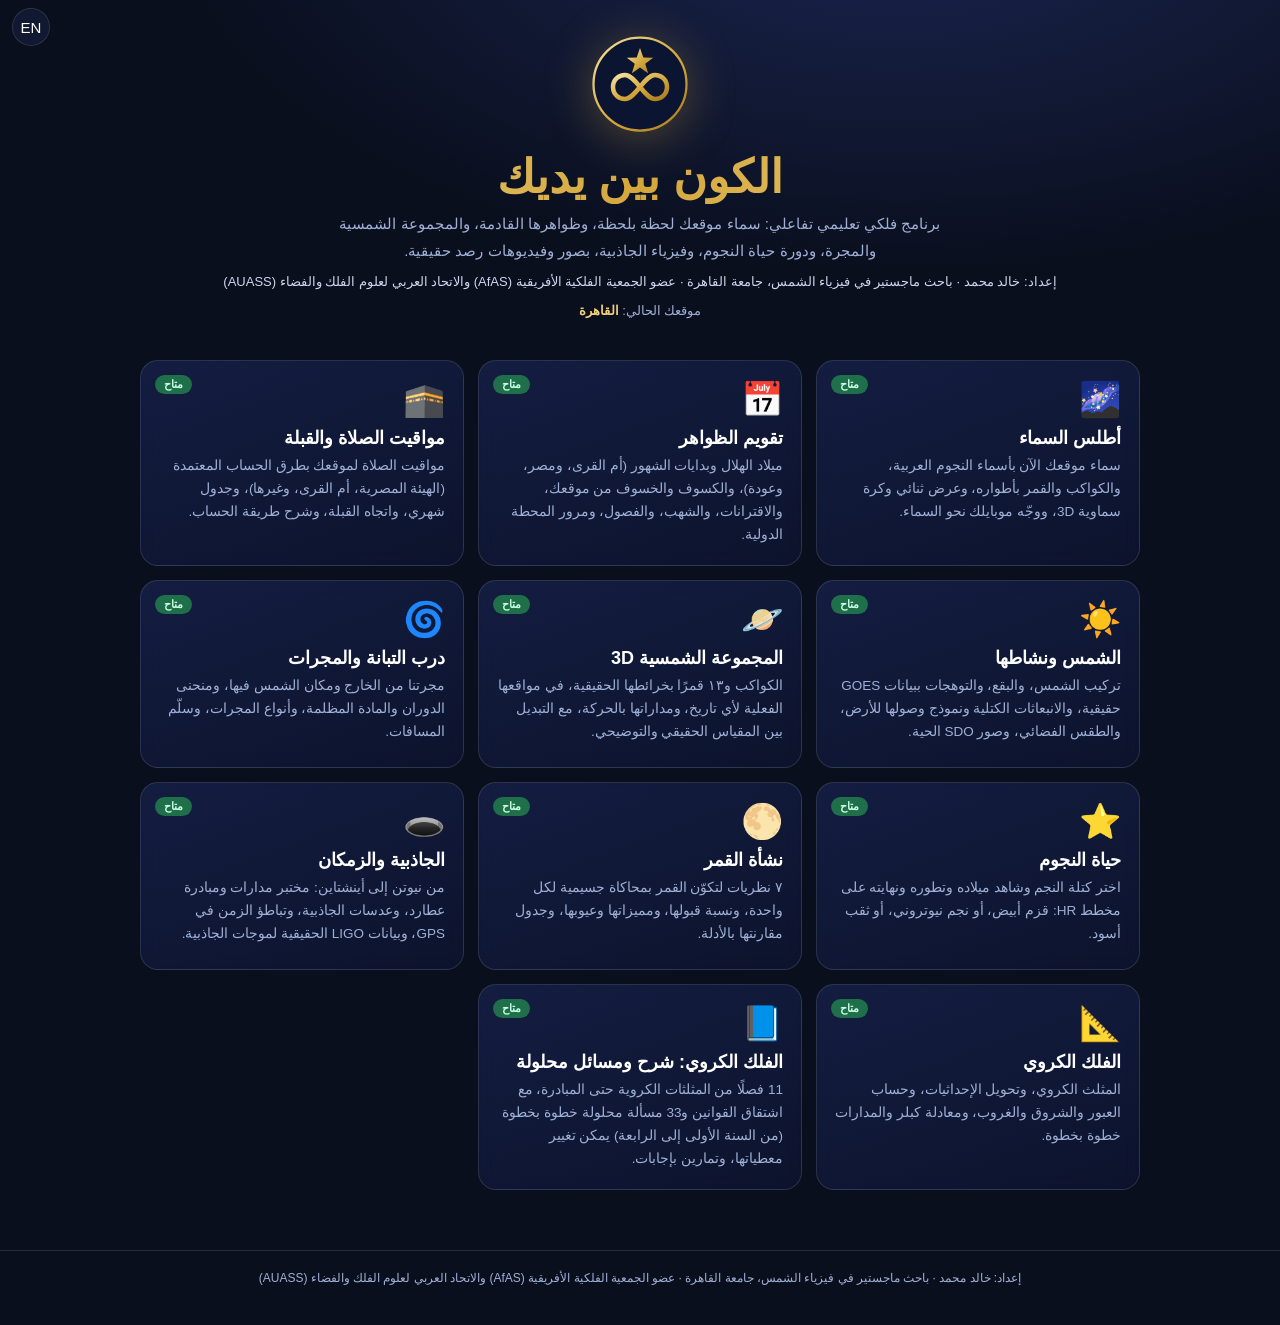
==== index.html @ fbcc68f6 "The Universe in Your Hands: full site Co-Authored-By: Claude Opus 5.5 <noreply@anthropic.com> Claude" ====
<!DOCTYPE html>
<html lang="ar" dir="rtl">
<head>
<meta charset="utf-8">
<meta name="viewport" content="width=device-width, initial-scale=1, viewport-fit=cover">
<meta name="theme-color" content="#0a0f1e">
<title>الكون بين يديك | The Universe in Your Hands — خالد محمد</title>
<link rel="stylesheet" href="css/app.css">
<link rel="stylesheet" href="css/page.css">
<style>
#bg{position:fixed;inset:0;z-index:-1}
.hero{text-align:center;padding:calc(36px + env(safe-area-inset-top)) 16px 10px}
.hero .lg{display:inline-block;filter:drop-shadow(0 6px 24px #d4a73c55)}
.hero h1{font-size:clamp(28px,6vw,46px);margin:14px 0 4px;background:linear-gradient(90deg,#f6e3a1,#d4a73c,#f6e3a1);-webkit-background-clip:text;background-clip:text;color:transparent}
.hero p{color:var(--muted);max-width:620px;margin:6px auto;line-height:1.8;font-size:15px}
.hero .who{font-size:13px;color:#cdd6ee;margin-top:10px}
.topbar{position:fixed;top:calc(8px + env(safe-area-inset-top));inset-inline-end:12px;z-index:3;display:flex;gap:8px}
.cards{display:grid;grid-template-columns:repeat(auto-fill,minmax(270px,1fr));gap:14px;margin-top:18px}
.cardx{position:relative;display:block;text-decoration:none;color:inherit;padding:18px;border-radius:18px;border:1px solid var(--line);background:linear-gradient(160deg,#16214acc,#0d1430cc);backdrop-filter:blur(8px);overflow:hidden;transition:transform .2s,border-color .2s;min-height:150px}
.cardx:hover{transform:translateY(-3px);border-color:#d4a73c88}
.cardx .em{font-size:34px}
.cardx h3{margin:8px 0 6px;font-size:18px;color:#fff}
.cardx p{margin:0;color:var(--muted);font-size:13.5px;line-height:1.7}
.cardx .st{position:absolute;top:14px;inset-inline-end:14px;font-size:11px;padding:3px 9px;border-radius:999px;background:#1f6f4a;color:#c9ffe3;font-weight:700}
.cardx .st.soon{background:#3b3a5a;color:#d8d4ff}
.cardx.dis{opacity:.75;cursor:default}
.locline{margin-top:14px;font-size:13px;color:var(--muted)}
.locline b{color:var(--gold-l)}
</style>
</head>
<body>
<canvas id="bg"></canvas>
<div class="topbar"><button class="ibtn" id="btnLang">EN</button></div>
<header class="hero">
  <span class="lg" id="logo"></span>
  <h1 data-i="title"></h1>
  <p data-i="lead"></p>
  <div class="who" data-i="who"></div>
  <div class="locline" id="locline"></div>
</header>
<main class="wrap"><div class="cards" id="cards"></div></main>
<footer class="pg-foot" id="foot"></footer>
<script src="js/common.js"></script>
<script>
(function(){
const $=id=>document.getElementById(id); let lang=KH.getLang();
const S={
 ar:{title:'الكون بين يديك',lead:'برنامج فلكي تعليمي تفاعلي: سماء موقعك لحظة بلحظة، وظواهرها القادمة، والمجموعة الشمسية والمجرة، ودورة حياة النجوم، وفيزياء الجاذبية، بصور وفيديوهات رصد حقيقية.',
  who:'إعداد: خالد محمد · باحث ماجستير في فيزياء الشمس، جامعة القاهرة · عضو الجمعية الفلكية الأفريقية (AfAS) والاتحاد العربي لعلوم الفلك والفضاء (AUASS)',
  loc:'موقعك الحالي', ready:'متاح', soon:'قيد الإعداد',
  cards:[['atlas.html','🌌','أطلس السماء','سماء موقعك الآن بأسماء النجوم العربية، والكواكب والقمر بأطواره، وعرض ثنائي وكرة سماوية 3D، ووجّه موبايلك نحو السماء.',1],
   ['events.html','📅','تقويم الظواهر','ميلاد الهلال وبدايات الشهور (أم القرى، ومصر، وعودة)، والكسوف والخسوف من موقعك، والاقترانات، والشهب، والفصول، ومرور المحطة الدولية.',1],
   ['prayer.html','🕋','مواقيت الصلاة والقبلة','مواقيت الصلاة لموقعك بطرق الحساب المعتمدة (الهيئة المصرية، أم القرى، وغيرها)، وجدول شهري، واتجاه القبلة، وشرح طريقة الحساب.',1],
   ['sun.html','☀️','الشمس ونشاطها','تركيب الشمس، والبقع، والتوهجات ببيانات GOES حقيقية، والانبعاثات الكتلية ونموذج وصولها للأرض، والطقس الفضائي، وصور SDO الحية.',1],
   ['solar-system.html','🪐','المجموعة الشمسية 3D','الكواكب و١٣ قمرًا بخرائطها الحقيقية، في مواقعها الفعلية لأي تاريخ، ومداراتها بالحركة، مع التبديل بين المقياس الحقيقي والتوضيحي.',1],
   ['galaxy.html','🌀','درب التبانة والمجرات','مجرتنا من الخارج ومكان الشمس فيها، ومنحنى الدوران والمادة المظلمة، وأنواع المجرات، وسلّم المسافات.',1],
   ['stars.html','⭐','حياة النجوم','اختر كتلة النجم وشاهد ميلاده وتطوره ونهايته على مخطط HR: قزم أبيض، أو نجم نيوتروني، أو ثقب أسود.',1],
   ['moon.html','🌕','نشأة القمر','٧ نظريات لتكوّن القمر بمحاكاة جسيمية لكل واحدة، ونسبة قبولها، ومميزاتها وعيوبها، وجدول مقارنتها بالأدلة.',1],
   ['gravity.html','🕳️','الجاذبية والزمكان','من نيوتن إلى أينشتاين: مختبر مدارات ومبادرة عطارد، وعدسات الجاذبية، وتباطؤ الزمن في GPS، وبيانات LIGO الحقيقية لموجات الجاذبية.',1],
   ['spherical.html','📐','الفلك الكروي','المثلث الكروي، وتحويل الإحداثيات، وحساب العبور والشروق والغروب، ومعادلة كبلر والمدارات خطوة بخطوة.',1],
   ['spherical-course.html','📘','الفلك الكروي: شرح ومسائل محلولة','11 فصلًا من المثلثات الكروية حتى المبادرة، مع اشتقاق القوانين و33 مسألة محلولة خطوة بخطوة (من السنة الأولى إلى الرابعة) يمكن تغيير معطياتها، وتمارين بإجابات.',1]]},
 en:{title:'The Universe in Your Hands',lead:'An interactive astronomy program: your sky moment by moment, upcoming events, the Solar System and the Galaxy, the lives of stars and the physics of gravity, with real observational images and videos.',
  who:'By Khaled Mohamed · MSc researcher in solar physics, Cairo University · Member of the African Astronomical Society (AfAS) and the Arab Union for Astronomy and Space Sciences (AUASS)',
  loc:'Your location', ready:'Ready', soon:'In progress',
  cards:[['atlas.html','🌌','Sky Atlas','Your sky right now with Arabic star names, planets and Moon phases, 2D and a 3D celestial sphere, and point-your-phone mode.',1],
   ['events.html','📅','Sky Events','New crescent and Hijri month starts (Umm al-Qura, Egypt, Odeh), eclipses from your location, conjunctions, meteor showers, seasons and ISS passes.',1],
   ['prayer.html','🕋','Prayer times & Qibla','Prayer times for your location by the main methods (Egyptian Survey, Umm al-Qura and more), a monthly table, the Qibla direction, and how it is computed.',1],
   ['sun.html','☀️','The Sun & its activity','Solar structure, sunspots, flares with real GOES data, CMEs and their arrival model, space weather and live SDO images.',1],
   ['solar-system.html','🪐','Solar System 3D','Planets and 13 moons with real surface maps, at their true positions for any date, animated orbits, true or illustrative scale.',1],
   ['galaxy.html','🌀','Milky Way & galaxies','Our galaxy from outside and the Sun\'s place in it, the rotation curve and dark matter, galaxy types, and the distance ladder.',1],
   ['stars.html','⭐','Lives of stars','Pick a stellar mass and watch birth, evolution and death on the HR diagram: white dwarf, neutron star or black hole.',1],
   ['moon.html','🌕','Origin of the Moon','Seven Moon-origin theories, each with a particle simulation, acceptance level, strengths, weaknesses and an evidence table.',1],
   ['gravity.html','🕳️','Gravity & spacetime','From Newton to Einstein: an orbit lab with Mercury’s precession, gravitational lensing, GPS time dilation and real LIGO gravitational-wave data.',1],
   ['spherical.html','📐','Spherical astronomy','Spherical triangles, coordinate transforms, computing transit, rise and set, Kepler\'s equation and orbits step by step.',1],
   ['spherical-course.html','📘','Spherical astronomy: theory & solved problems','11 chapters from spherical trigonometry to precession, with derivations and 33 problems solved step by step (1st to 4th year) whose data you can change, plus exercises with answers.',1]]}};
function render(){
 const s=S[lang]; document.documentElement.lang=lang; document.documentElement.dir=lang==='ar'?'rtl':'ltr'; document.body.lang=lang;
 document.querySelectorAll('[data-i]').forEach(e=>e.textContent=s[e.dataset.i]);
 $('btnLang').textContent=lang==='ar'?'EN':'ع'; $('logo').innerHTML=KH.logoSVG(96);
 const l=KH.getLoc(); $('locline').innerHTML=`${s.loc}: <b>${(KH.CITIES.find(c=>c.id===l.id)||{})[lang]||(l.lat.toFixed(2)+', '+l.lon.toFixed(2))}</b>`;
 $('cards').innerHTML=s.cards.map(c=>`<a class="cardx${c[4]?'':' dis'}" ${c[4]?`href="${c[0]}"`:''}><span class="st${c[4]?'':' soon'}">${c[4]?s.ready:s.soon}</span><div class="em">${c[1]}</div><h3>${c[2]}</h3><p>${c[3]}</p></a>`).join('');
 $('foot').innerHTML=s.who; document.title=s.title+' — '+(lang==='ar'?'خالد محمد':'Khaled Mohamed');
}
$('btnLang').onclick=()=>{lang=lang==='ar'?'en':'ar';KH.setLang(lang);render();};
render();
// starfield
const c=$('bg'),g=c.getContext('2d');let W,H,st=[];
function rs(){W=c.width=innerWidth;H=c.height=innerHeight;st=Array.from({length:Math.round(W*H/2500)},()=>({x:Math.random()*W,y:Math.random()*H,r:Math.random()*1.3+.2,p:Math.random()*6}));}
addEventListener('resize',rs);rs();
(function f(t){g.fillStyle='#0a0f1e';g.fillRect(0,0,W,H);const gr=g.createRadialGradient(W*.7,-H*.1,0,W*.7,-H*.1,H*1.1);gr.addColorStop(0,'#1d2a5a');gr.addColorStop(1,'#0a0f1e00');g.fillStyle=gr;g.fillRect(0,0,W,H);
 for(const s of st){const a=.45+.55*Math.sin(t/900+s.p);g.fillStyle=`rgba(230,236,255,${a})`;g.beginPath();g.arc(s.x,s.y,s.r,0,7);g.fill();}requestAnimationFrame(f);})(0);
})();
</script>
</body>
</html>
---- css/app.css ----
:root{--bg:#0a0f1e;--glass:#121b38cc;--glass2:#1b2750;--line:#ffffff1f;--gold:#d4a73c;--gold-l:#f1d27a;--muted:#9fb0d6;--txt:#e8edf9;--accent:#6fa8ff}
*{-webkit-tap-highlight-color:transparent}
body{font-family:"Noto Naskh Arabic","Noto Sans Arabic","Segoe UI",Tahoma,"Geeza Pro",Arial,sans-serif;color:var(--txt);background:var(--bg)}
[lang=en] body,body[lang=en]{font-family:"Segoe UI",Inter,Roboto,Arial,sans-serif}
.panel{background:var(--glass);backdrop-filter:blur(14px);-webkit-backdrop-filter:blur(14px);border:1px solid var(--line);border-radius:16px;padding:14px 16px;box-shadow:0 10px 40px #0008;position:relative}
.chip{flex:0 0 auto;padding:8px 13px;border-radius:999px;border:1px solid var(--line);background:var(--glass);color:var(--txt);font:inherit;font-size:13px;cursor:pointer;white-space:nowrap;backdrop-filter:blur(10px)}
.chip.on{background:var(--gold);color:#0a0f1e;border-color:var(--gold);font-weight:600}
.btn{padding:10px 14px;border-radius:12px;border:1px solid var(--gold);background:var(--gold);color:#0a0f1e;font:inherit;font-weight:600;font-size:14px;cursor:pointer}
.btn.ghost{background:transparent;color:var(--gold-l)}
.btn.sm{padding:6px 10px;font-size:12.5px;border-radius:9px}
select.inp option{background:#0e1630}
---- css/page.css ----
html,body{margin:0;background:radial-gradient(1200px 600px at 70% -10%,#1a2550 0,#0a0f1e 60%) fixed,#0a0f1e;min-height:100%}
.pg-top{position:sticky;top:0;z-index:5;display:flex;align-items:center;gap:10px;padding:calc(8px + env(safe-area-inset-top)) 14px 8px;background:#0a0f1ef0;backdrop-filter:blur(10px);border-bottom:1px solid var(--line)}
.brand{display:flex;align-items:center;gap:9px;flex:1;min-width:0;text-decoration:none;color:inherit}
.brand h1{font-size:17px;margin:0;color:var(--gold-l)}
.brand .sub{font-size:12px;color:var(--muted)}
.ibtn{width:38px;height:38px;border-radius:50%;border:1px solid var(--line);background:var(--glass);color:#fff;font-size:15px;display:grid;place-items:center;cursor:pointer;padding:0;font-family:inherit}
.wrap{max-width:1000px;margin:0 auto;padding:14px 12px 60px}
.loc-bar{display:flex;gap:8px;flex-wrap:wrap;align-items:center;margin-bottom:14px}
.loc-bar .inp{flex:1;min-width:140px}
.inp{box-sizing:border-box;padding:9px 10px;border-radius:10px;border:1px solid var(--line);background:#0e1630;color:#fff;font:inherit;font-size:14px}
h2.sec{color:var(--gold-l);font-size:19px;margin:26px 2px 6px;display:flex;align-items:center;gap:8px}
p.lead{color:var(--muted);font-size:13.5px;margin:0 2px 10px;line-height:1.7}
.grid2{display:grid;grid-template-columns:1fr 1fr;gap:12px}
@media(max-width:700px){.grid2{grid-template-columns:1fr}}
.card h3{margin:0 0 8px;font-size:16px;color:#fff;display:flex;align-items:center;gap:8px}
.kv{display:grid;grid-template-columns:auto 1fr;gap:5px 14px;font-size:13.5px}
.kv b{color:var(--muted);font-weight:500}
.kv span{font-variant-numeric:tabular-nums}
.chips-row{display:flex;gap:7px;flex-wrap:wrap;margin:8px 0 12px}
.month-h{color:var(--muted);font-size:13px;margin:18px 4px 6px;border-bottom:1px solid var(--line);padding-bottom:4px}
.ev{display:flex;gap:12px;align-items:flex-start;padding:12px 14px;margin-bottom:8px;cursor:pointer;transition:transform .15s}
.ev:hover{transform:translateY(-1px);border-color:#ffffff38}
.ev .ic{font-size:24px;width:34px;text-align:center;flex:0 0 auto;line-height:1.2}
.ev .bd{flex:1;min-width:0}
.ev .tt{font-weight:700;font-size:15px}
.ev .dt{color:var(--muted);font-size:12.5px;margin-top:2px}
.ev .ds{font-size:13px;margin-top:5px;color:#d5ddf1;line-height:1.6}
.badge{display:inline-block;font-size:11px;padding:2px 8px;border-radius:999px;margin-inline-start:6px;vertical-align:middle;font-weight:600}
.b-yes{background:#1f6f4a;color:#c9ffe3}.b-part{background:#6b5a1d;color:#fff1c2}.b-no{background:#3a2430;color:#ffc9d6}.b-star{background:var(--gold);color:#111}
.tbl-wrap{overflow-x:auto;padding:6px}
table.t{border-collapse:collapse;width:100%;font-size:13px;min-width:640px}
table.t th,table.t td{padding:8px 7px;border-bottom:1px solid #ffffff12;text-align:start;white-space:nowrap}
table.t th{color:var(--muted);font-weight:600;font-size:12px}
table.t tr.clk{cursor:pointer}table.t tr.clk:hover{background:#ffffff08}
.z{display:inline-block;width:22px;height:22px;border-radius:6px;text-align:center;line-height:22px;font-weight:700;font-size:12px}
.zA{background:#2ea36b;color:#fff}.zB{background:#9cc63b;color:#111}.zC{background:#e0a33a;color:#111}.zD{background:#7b2f3f;color:#fff}
.modal{position:fixed;inset:0;z-index:20;background:#0009;display:flex;align-items:flex-end;justify-content:center;padding:10px}
.modal[hidden]{display:none}
.modal-box{width:min(720px,100%);max-height:88vh;overflow:auto;padding:18px}
.modal-box h3{margin:0 0 4px;color:var(--gold-l);font-size:19px}
.modal-box .x{position:sticky;top:0;float:inline-end}
.spin{color:var(--muted);font-size:13px;padding:14px}
.pg-foot{text-align:center;color:var(--muted);font-size:12px;padding:20px 10px 40px;border-top:1px solid var(--line)}
.pg-foot a{color:var(--gold-l)}
svg text{font-family:inherit}
.legend-z{display:flex;gap:12px;flex-wrap:wrap;font-size:12px;color:var(--muted);margin-top:8px}
.note2{font-size:12px;color:var(--muted);line-height:1.7;margin-top:10px}
a.lnk{color:var(--gold-l)}
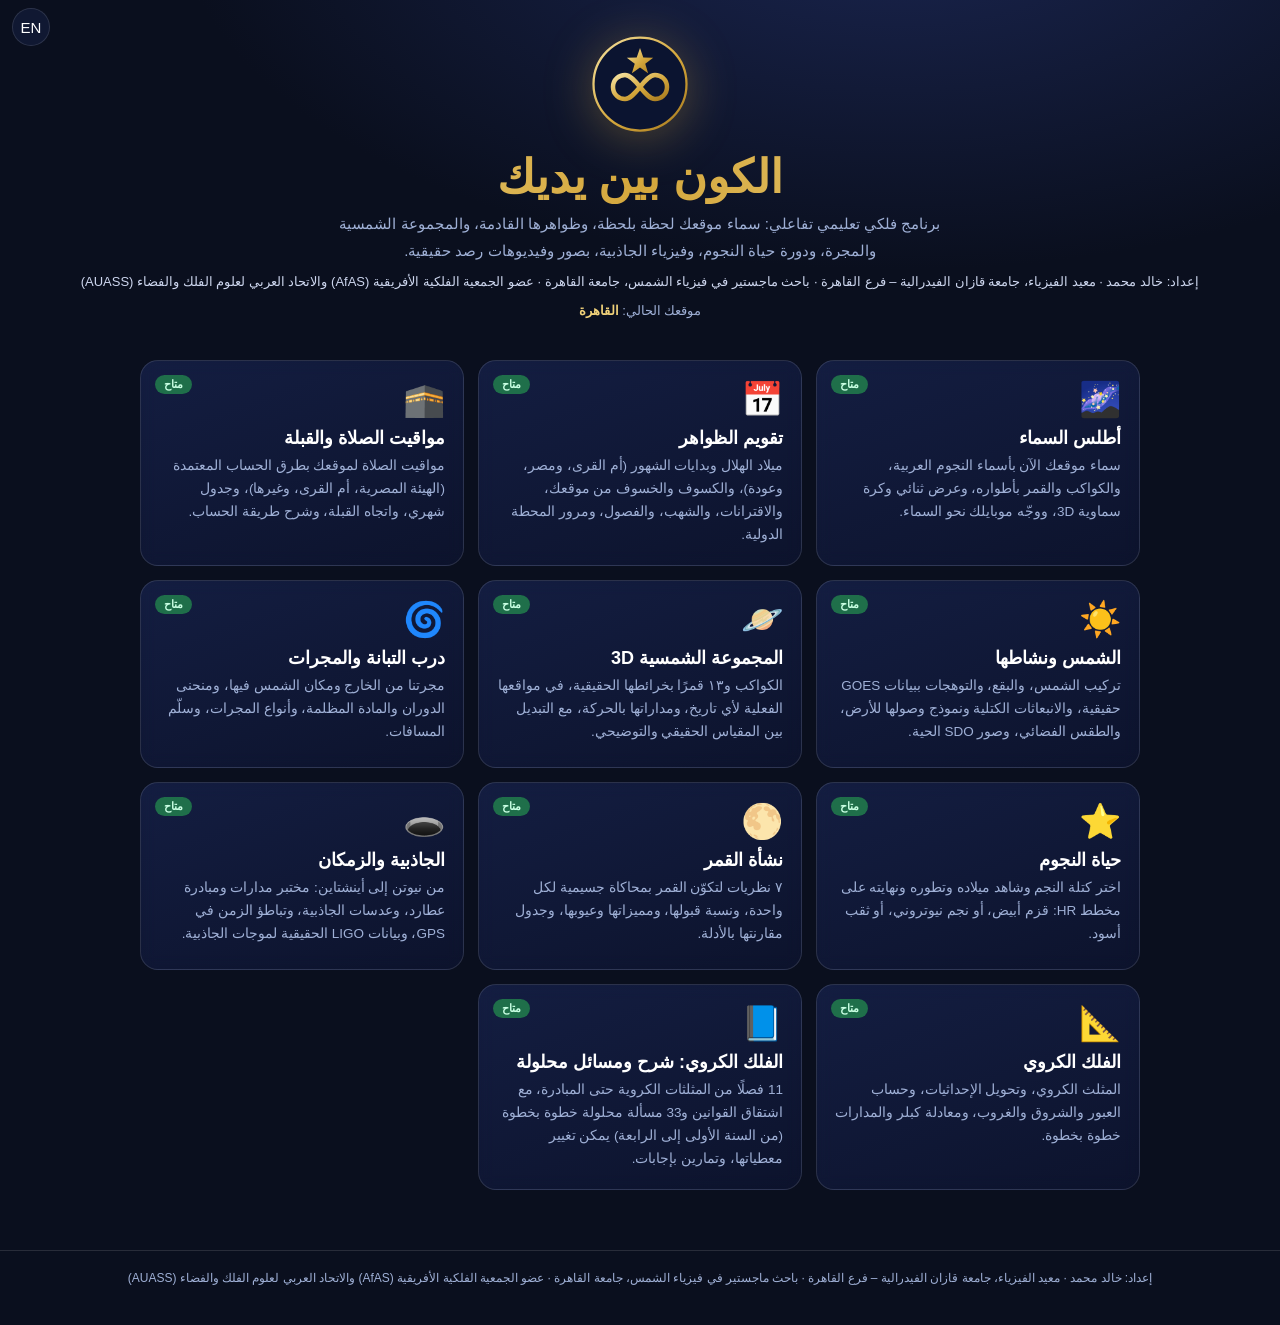
==== commit a222f26e: "Gyro: quaternion sensor + landscape fix; add KFU Physics TA to credits; QR image Co-Authored-By: Cla" ====
--- a/index.html
+++ b/index.html
@@ -46,7 +46,7 @@
 const $=id=>document.getElementById(id); let lang=KH.getLang();
 const S={
  ar:{title:'الكون بين يديك',lead:'برنامج فلكي تعليمي تفاعلي: سماء موقعك لحظة بلحظة، وظواهرها القادمة، والمجموعة الشمسية والمجرة، ودورة حياة النجوم، وفيزياء الجاذبية، بصور وفيديوهات رصد حقيقية.',
-  who:'إعداد: خالد محمد · باحث ماجستير في فيزياء الشمس، جامعة القاهرة · عضو الجمعية الفلكية الأفريقية (AfAS) والاتحاد العربي لعلوم الفلك والفضاء (AUASS)',
+  who:'إعداد: خالد محمد · معيد الفيزياء، جامعة قازان الفيدرالية – فرع القاهرة · باحث ماجستير في فيزياء الشمس، جامعة القاهرة · عضو الجمعية الفلكية الأفريقية (AfAS) والاتحاد العربي لعلوم الفلك والفضاء (AUASS)',
   loc:'موقعك الحالي', ready:'متاح', soon:'قيد الإعداد',
   cards:[['atlas.html','🌌','أطلس السماء','سماء موقعك الآن بأسماء النجوم العربية، والكواكب والقمر بأطواره، وعرض ثنائي وكرة سماوية 3D، ووجّه موبايلك نحو السماء.',1],
    ['events.html','📅','تقويم الظواهر','ميلاد الهلال وبدايات الشهور (أم القرى، ومصر، وعودة)، والكسوف والخسوف من موقعك، والاقترانات، والشهب، والفصول، ومرور المحطة الدولية.',1],
@@ -60,7 +60,7 @@
    ['spherical.html','📐','الفلك الكروي','المثلث الكروي، وتحويل الإحداثيات، وحساب العبور والشروق والغروب، ومعادلة كبلر والمدارات خطوة بخطوة.',1],
    ['spherical-course.html','📘','الفلك الكروي: شرح ومسائل محلولة','11 فصلًا من المثلثات الكروية حتى المبادرة، مع اشتقاق القوانين و33 مسألة محلولة خطوة بخطوة (من السنة الأولى إلى الرابعة) يمكن تغيير معطياتها، وتمارين بإجابات.',1]]},
  en:{title:'The Universe in Your Hands',lead:'An interactive astronomy program: your sky moment by moment, upcoming events, the Solar System and the Galaxy, the lives of stars and the physics of gravity, with real observational images and videos.',
-  who:'By Khaled Mohamed · MSc researcher in solar physics, Cairo University · Member of the African Astronomical Society (AfAS) and the Arab Union for Astronomy and Space Sciences (AUASS)',
+  who:'By Khaled Mohamed · Physics TA, Kazan Federal University – Cairo Branch · MSc researcher in solar physics, Cairo University · Member of the African Astronomical Society (AfAS) and the Arab Union for Astronomy and Space Sciences (AUASS)',
   loc:'Your location', ready:'Ready', soon:'In progress',
   cards:[['atlas.html','🌌','Sky Atlas','Your sky right now with Arabic star names, planets and Moon phases, 2D and a 3D celestial sphere, and point-your-phone mode.',1],
    ['events.html','📅','Sky Events','New crescent and Hijri month starts (Umm al-Qura, Egypt, Odeh), eclipses from your location, conjunctions, meteor showers, seasons and ISS passes.',1],
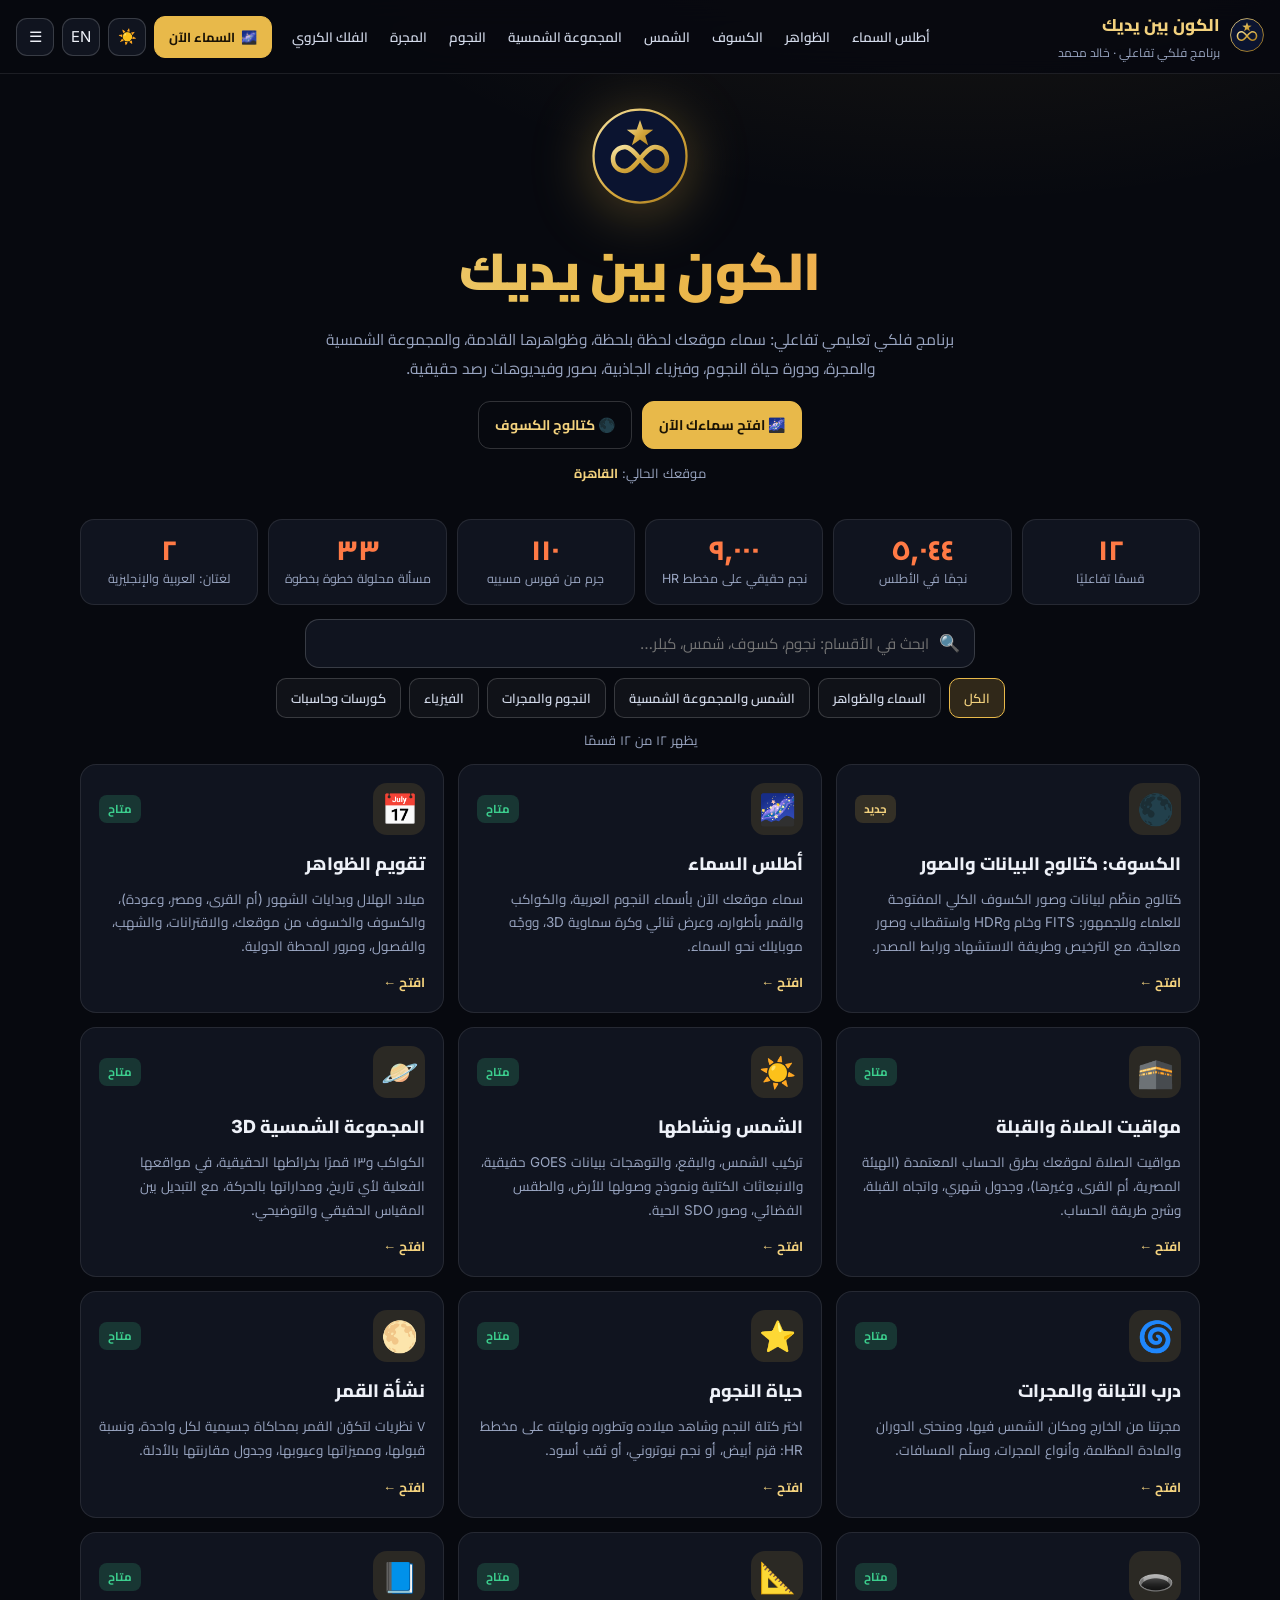
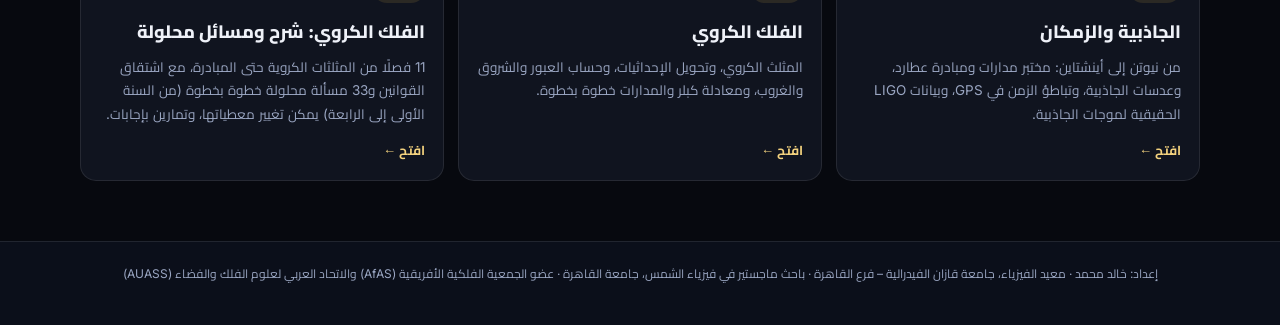
==== commit b5fbb3de: "Redesign: night+gold design system, Cairo+Inter fonts, shared nav header, light/dark theme, new home" ====
--- a/index.html
+++ b/index.html
@@ -2,43 +2,54 @@
 <html lang="ar" dir="rtl">
 <head>
 <meta charset="utf-8">
+<script>try{document.documentElement.dataset.theme=JSON.parse(localStorage.getItem("khSky.theme"))||"dark"}catch(e){document.documentElement.dataset.theme="dark"}</script>
 <meta name="viewport" content="width=device-width, initial-scale=1, viewport-fit=cover">
-<meta name="theme-color" content="#0a0f1e">
+<meta name="theme-color" content="#07090f">
 <title>الكون بين يديك | The Universe in Your Hands — خالد محمد</title>
 <link rel="stylesheet" href="css/app.css">
 <link rel="stylesheet" href="css/page.css">
 <style>
 #bg{position:fixed;inset:0;z-index:-1}
-.hero{text-align:center;padding:calc(36px + env(safe-area-inset-top)) 16px 10px}
-.hero .lg{display:inline-block;filter:drop-shadow(0 6px 24px #d4a73c55)}
-.hero h1{font-size:clamp(28px,6vw,46px);margin:14px 0 4px;background:linear-gradient(90deg,#f6e3a1,#d4a73c,#f6e3a1);-webkit-background-clip:text;background-clip:text;color:transparent}
-.hero p{color:var(--muted);max-width:620px;margin:6px auto;line-height:1.8;font-size:15px}
-.hero .who{font-size:13px;color:#cdd6ee;margin-top:10px}
-.topbar{position:fixed;top:calc(8px + env(safe-area-inset-top));inset-inline-end:12px;z-index:3;display:flex;gap:8px}
-.cards{display:grid;grid-template-columns:repeat(auto-fill,minmax(270px,1fr));gap:14px;margin-top:18px}
-.cardx{position:relative;display:block;text-decoration:none;color:inherit;padding:18px;border-radius:18px;border:1px solid var(--line);background:linear-gradient(160deg,#16214acc,#0d1430cc);backdrop-filter:blur(8px);overflow:hidden;transition:transform .2s,border-color .2s;min-height:150px}
-.cardx:hover{transform:translateY(-3px);border-color:#d4a73c88}
-.cardx .em{font-size:34px}
-.cardx h3{margin:8px 0 6px;font-size:18px;color:#fff}
-.cardx p{margin:0;color:var(--muted);font-size:13.5px;line-height:1.7}
-.cardx .st{position:absolute;top:14px;inset-inline-end:14px;font-size:11px;padding:3px 9px;border-radius:999px;background:#1f6f4a;color:#c9ffe3;font-weight:700}
-.cardx .st.soon{background:#3b3a5a;color:#d8d4ff}
-.cardx.dis{opacity:.75;cursor:default}
-.locline{margin-top:14px;font-size:13px;color:var(--muted)}
+[data-theme=light] #bg{display:none}
+.hero{text-align:center;padding:34px 16px 6px}
+.hero .lg{display:inline-block;filter:drop-shadow(0 8px 30px #e8b94a55)}
+.hero h1{font-size:clamp(30px,6vw,52px);font-weight:900;margin:14px 0 6px;background:linear-gradient(90deg,#f6e3a1,#e8b94a 50%,#ff9a5a);-webkit-background-clip:text;background-clip:text;color:transparent;letter-spacing:-.5px}
+[data-theme=light] .hero h1{background:linear-gradient(90deg,#8a5d06,#b07d14 50%,#d4541e);-webkit-background-clip:text;background-clip:text}
+.hero p{color:var(--muted);max-width:680px;margin:6px auto;line-height:1.85;font-size:15.5px}
+.hero .acts{display:flex;gap:10px;justify-content:center;flex-wrap:wrap;margin:18px 0 4px}
+.locline{margin-top:12px;font-size:13px;color:var(--muted)}
 .locline b{color:var(--gold-l)}
+.cards{display:grid;grid-template-columns:repeat(auto-fill,minmax(290px,1fr));gap:14px;margin-top:8px}
+.cardx{position:relative;display:flex;flex-direction:column;gap:6px;text-decoration:none;color:inherit;padding:18px;border-radius:var(--radius);border:1px solid var(--line);background:var(--card);transition:transform .18s,border-color .18s,box-shadow .18s;min-height:160px}
+.cardx:hover{transform:translateY(-3px);border-color:color-mix(in srgb,var(--gold) 55%,transparent);box-shadow:var(--shadow)}
+.cardx .top{display:flex;align-items:center;justify-content:space-between}
+.cardx .em{font-size:30px;width:52px;height:52px;display:grid;place-items:center;border-radius:14px;background:color-mix(in srgb,var(--gold) 12%,transparent)}
+.cardx h3{margin:6px 0 2px;font-size:18px;font-weight:800;color:var(--txt)}
+.cardx p{margin:0;color:var(--muted);font-size:13.5px;line-height:1.75;flex:1}
+.cardx .go{color:var(--gold-l);font-weight:700;font-size:13px;margin-top:6px}
+.empty{text-align:center;color:var(--muted);padding:30px}
 </style>
 </head>
 <body>
 <canvas id="bg"></canvas>
-<div class="topbar"><button class="ibtn" id="btnLang">EN</button></div>
-<header class="hero">
+<header class="pg-top">
+  <a class="brand" href="index.html"><span id="logoS"></span><div><h1 data-i="title"></h1><div class="sub" data-i="by"></div></div></a>
+  <button class="ibtn" id="btnLang">EN</button>
+</header>
+<section class="hero">
   <span class="lg" id="logo"></span>
   <h1 data-i="title"></h1>
   <p data-i="lead"></p>
-  <div class="who" data-i="who"></div>
+  <div class="acts"><a class="btn" href="atlas.html" data-i="cta1"></a><a class="btn ghost" href="eclipses.html" data-i="cta2"></a></div>
   <div class="locline" id="locline"></div>
-</header>
-<main class="wrap"><div class="cards" id="cards"></div></main>
+</section>
+<main class="wrap">
+  <div class="stats" id="stats"></div>
+  <div class="search"><span class="ic">🔍</span><input id="q" type="search" autocomplete="off"></div>
+  <div class="filters" id="flt"></div>
+  <div class="count" id="cnt"></div>
+  <div class="cards" id="cards"></div>
+</main>
 <footer class="pg-foot" id="foot"></footer>
 <script src="js/common.js"></script>
 <script>
@@ -47,8 +58,8 @@
 const S={
  ar:{title:'الكون بين يديك',lead:'برنامج فلكي تعليمي تفاعلي: سماء موقعك لحظة بلحظة، وظواهرها القادمة، والمجموعة الشمسية والمجرة، ودورة حياة النجوم، وفيزياء الجاذبية، بصور وفيديوهات رصد حقيقية.',
   who:'إعداد: خالد محمد · معيد الفيزياء، جامعة قازان الفيدرالية – فرع القاهرة · باحث ماجستير في فيزياء الشمس، جامعة القاهرة · عضو الجمعية الفلكية الأفريقية (AfAS) والاتحاد العربي لعلوم الفلك والفضاء (AUASS)',
-  loc:'موقعك الحالي', ready:'متاح', soon:'قيد الإعداد',
-  cards:[['atlas.html','🌌','أطلس السماء','سماء موقعك الآن بأسماء النجوم العربية، والكواكب والقمر بأطواره، وعرض ثنائي وكرة سماوية 3D، ووجّه موبايلك نحو السماء.',1],
+  loc:'موقعك الحالي', ready:'متاح', soon:'قيد الإعداد', newb:'جديد', by:'برنامج فلكي تفاعلي · خالد محمد', cta1:'🌌 افتح سماءك الآن', cta2:'🌑 كتالوج الكسوف', ph:'ابحث في الأقسام: نجوم، كسوف، شمس، كبلر…', all:'الكل', cats:{sky:'السماء والظواهر',sol:'الشمس والمجموعة الشمسية',str:'النجوم والمجرات',phy:'الفيزياء',crs:'كورسات وحاسبات'}, show:(a,b)=>`يظهر ${a} من ${b} قسمًا`, none:'لا توجد أقسام مطابقة', go:'افتح ←', stats:[['12','قسمًا تفاعليًا'],['5044','نجمًا في الأطلس'],['9000','نجم حقيقي على مخطط HR'],['110','جرم من فهرس مسييه'],['33','مسألة محلولة خطوة بخطوة'],['2','لغتان: العربية والإنجليزية']],
+  cards:[['eclipses.html','🌑','الكسوف: كتالوج البيانات والصور','كتالوج منظّم لبيانات وصور الكسوف الكلي المفتوحة للعلماء وللجمهور: FITS وخام وHDR واستقطاب وصور معالجة، مع الترخيص وطريقة الاستشهاد ورابط المصدر.',1],['atlas.html','🌌','أطلس السماء','سماء موقعك الآن بأسماء النجوم العربية، والكواكب والقمر بأطواره، وعرض ثنائي وكرة سماوية 3D، ووجّه موبايلك نحو السماء.',1],
    ['events.html','📅','تقويم الظواهر','ميلاد الهلال وبدايات الشهور (أم القرى، ومصر، وعودة)، والكسوف والخسوف من موقعك، والاقترانات، والشهب، والفصول، ومرور المحطة الدولية.',1],
    ['prayer.html','🕋','مواقيت الصلاة والقبلة','مواقيت الصلاة لموقعك بطرق الحساب المعتمدة (الهيئة المصرية، أم القرى، وغيرها)، وجدول شهري، واتجاه القبلة، وشرح طريقة الحساب.',1],
    ['sun.html','☀️','الشمس ونشاطها','تركيب الشمس، والبقع، والتوهجات ببيانات GOES حقيقية، والانبعاثات الكتلية ونموذج وصولها للأرض، والطقس الفضائي، وصور SDO الحية.',1],
@@ -61,8 +72,8 @@
    ['spherical-course.html','📘','الفلك الكروي: شرح ومسائل محلولة','11 فصلًا من المثلثات الكروية حتى المبادرة، مع اشتقاق القوانين و33 مسألة محلولة خطوة بخطوة (من السنة الأولى إلى الرابعة) يمكن تغيير معطياتها، وتمارين بإجابات.',1]]},
  en:{title:'The Universe in Your Hands',lead:'An interactive astronomy program: your sky moment by moment, upcoming events, the Solar System and the Galaxy, the lives of stars and the physics of gravity, with real observational images and videos.',
   who:'By Khaled Mohamed · Physics TA, Kazan Federal University – Cairo Branch · MSc researcher in solar physics, Cairo University · Member of the African Astronomical Society (AfAS) and the Arab Union for Astronomy and Space Sciences (AUASS)',
-  loc:'Your location', ready:'Ready', soon:'In progress',
-  cards:[['atlas.html','🌌','Sky Atlas','Your sky right now with Arabic star names, planets and Moon phases, 2D and a 3D celestial sphere, and point-your-phone mode.',1],
+  loc:'Your location', ready:'Ready', soon:'In progress', newb:'New', by:'Interactive astronomy program · Khaled Mohamed', cta1:'🌌 Open your sky now', cta2:'🌑 Eclipse catalogue', ph:'Search sections: stars, eclipse, Sun, Kepler…', all:'All', cats:{sky:'Sky & events',sol:'Sun & Solar System',str:'Stars & galaxies',phy:'Physics',crs:'Courses & calculators'}, show:(a,b)=>`Showing ${a} of ${b} sections`, none:'No matching sections', go:'Open →', stats:[['12','interactive sections'],['5044','stars in the atlas'],['9000','real stars on the HR diagram'],['110','Messier objects'],['33','problems solved step by step'],['2','languages: Arabic & English']],
+  cards:[['eclipses.html','🌑','Eclipses: data & image catalogue','A curated catalogue of open total-eclipse datasets and photos for scientists and the public: FITS, raw, HDR, polarization and processed images, with licence, citation and source link.',1],['atlas.html','🌌','Sky Atlas','Your sky right now with Arabic star names, planets and Moon phases, 2D and a 3D celestial sphere, and point-your-phone mode.',1],
    ['events.html','📅','Sky Events','New crescent and Hijri month starts (Umm al-Qura, Egypt, Odeh), eclipses from your location, conjunctions, meteor showers, seasons and ISS passes.',1],
    ['prayer.html','🕋','Prayer times & Qibla','Prayer times for your location by the main methods (Egyptian Survey, Umm al-Qura and more), a monthly table, the Qibla direction, and how it is computed.',1],
    ['sun.html','☀️','The Sun & its activity','Solar structure, sunspots, flares with real GOES data, CMEs and their arrival model, space weather and live SDO images.',1],
@@ -73,21 +84,34 @@
    ['gravity.html','🕳️','Gravity & spacetime','From Newton to Einstein: an orbit lab with Mercury’s precession, gravitational lensing, GPS time dilation and real LIGO gravitational-wave data.',1],
    ['spherical.html','📐','Spherical astronomy','Spherical triangles, coordinate transforms, computing transit, rise and set, Kepler\'s equation and orbits step by step.',1],
    ['spherical-course.html','📘','Spherical astronomy: theory & solved problems','11 chapters from spherical trigonometry to precession, with derivations and 33 problems solved step by step (1st to 4th year) whose data you can change, plus exercises with answers.',1]]}};
+// here is the modification of the home page: stats bar, search, category filters, section cards
+const CAT={"atlas.html": "sky", "events.html": "sky", "prayer.html": "sky", "sun.html": "sol", "solar-system.html": "sol", "moon.html": "sol", "galaxy.html": "str", "stars.html": "str", "gravity.html": "phy", "spherical.html": "crs", "spherical-course.html": "crs", "eclipses.html": "sky"};let fcat='all';
 function render(){
  const s=S[lang]; document.documentElement.lang=lang; document.documentElement.dir=lang==='ar'?'rtl':'ltr'; document.body.lang=lang;
- document.querySelectorAll('[data-i]').forEach(e=>e.textContent=s[e.dataset.i]);
- $('btnLang').textContent=lang==='ar'?'EN':'ع'; $('logo').innerHTML=KH.logoSVG(96);
+ document.querySelectorAll('[data-i]').forEach(e=>{const v=s[e.dataset.i];if(typeof v==='string')e.textContent=v;});
+ $('btnLang').textContent=lang==='ar'?'EN':'ع'; $('logo').innerHTML=KH.logoSVG(96); $('logoS').innerHTML=KH.logoSVG(34);
  const l=KH.getLoc(); $('locline').innerHTML=`${s.loc}: <b>${(KH.CITIES.find(c=>c.id===l.id)||{})[lang]||(l.lat.toFixed(2)+', '+l.lon.toFixed(2))}</b>`;
- $('cards').innerHTML=s.cards.map(c=>`<a class="cardx${c[4]?'':' dis'}" ${c[4]?`href="${c[0]}"`:''}><span class="st${c[4]?'':' soon'}">${c[4]?s.ready:s.soon}</span><div class="em">${c[1]}</div><h3>${c[2]}</h3><p>${c[3]}</p></a>`).join('');
+ $('stats').innerHTML=s.stats.map(x=>`<div class="stat"><b>${KH.digits(Number(x[0]).toLocaleString('en'),lang)}</b><span>${x[1]}</span></div>`).join('');
+ $('q').placeholder=s.ph;
+ $('flt').innerHTML=[['all',s.all],...Object.entries(s.cats)].map(c=>`<button class="chip${c[0]===fcat?' on':''}" data-c="${c[0]}">${c[1]}</button>`).join('');
+ $('flt').querySelectorAll('.chip').forEach(b=>b.onclick=()=>{fcat=b.dataset.c;render();});
+ drawCards();
  $('foot').innerHTML=s.who; document.title=s.title+' — '+(lang==='ar'?'خالد محمد':'Khaled Mohamed');
 }
+function drawCards(){
+ const s=S[lang],q=KH.normAr($('q').value);
+ const list=s.cards.filter(c=>(fcat==='all'||CAT[c[0]]===fcat)&&(!q||KH.normAr(c[2]+' '+c[3]).includes(q)));
+ $('cnt').textContent=s.show(KH.digits(list.length,lang),KH.digits(s.cards.length,lang));
+ $('cards').innerHTML=list.length?list.map(c=>`<a class="cardx" href="${c[0]}"><div class="top"><div class="em">${c[1]}</div><span class="tag ${c[0]==='eclipses.html'?'gold':'ok'}">${c[0]==='eclipses.html'?s.newb:s.ready}</span></div><h3>${c[2]}</h3><p>${c[3]}</p><span class="go">${s.go}</span></a>`).join(''):`<div class="empty">${s.none}</div>`;
+}
+$('q').oninput=drawCards;
 $('btnLang').onclick=()=>{lang=lang==='ar'?'en':'ar';KH.setLang(lang);render();};
 render();
 // starfield
 const c=$('bg'),g=c.getContext('2d');let W,H,st=[];
 function rs(){W=c.width=innerWidth;H=c.height=innerHeight;st=Array.from({length:Math.round(W*H/2500)},()=>({x:Math.random()*W,y:Math.random()*H,r:Math.random()*1.3+.2,p:Math.random()*6}));}
 addEventListener('resize',rs);rs();
-(function f(t){g.fillStyle='#0a0f1e';g.fillRect(0,0,W,H);const gr=g.createRadialGradient(W*.7,-H*.1,0,W*.7,-H*.1,H*1.1);gr.addColorStop(0,'#1d2a5a');gr.addColorStop(1,'#0a0f1e00');g.fillStyle=gr;g.fillRect(0,0,W,H);
+(function f(t){g.fillStyle='#07090f';g.fillRect(0,0,W,H);const gr=g.createRadialGradient(W*.75,-H*.12,0,W*.75,-H*.12,H*1.1);gr.addColorStop(0,'#2a2210');gr.addColorStop(1,'#07090f00');g.fillStyle=gr;g.fillRect(0,0,W,H);
  for(const s of st){const a=.45+.55*Math.sin(t/900+s.p);g.fillStyle=`rgba(230,236,255,${a})`;g.beginPath();g.arc(s.x,s.y,s.r,0,7);g.fill();}requestAnimationFrame(f);})(0);
 })();
 </script>
--- a/css/app.css
+++ b/css/app.css
@@ -1,11 +1,99 @@
-:root{--bg:#0a0f1e;--glass:#121b38cc;--glass2:#1b2750;--line:#ffffff1f;--gold:#d4a73c;--gold-l:#f1d27a;--muted:#9fb0d6;--txt:#e8edf9;--accent:#6fa8ff}
+/* ===== The Universe in Your Hands — design system (night + gold) ===== */
+@font-face{font-family:"Inter";src:url(../fonts/inter-latin.woff2) format("woff2");font-weight:100 900;font-display:swap;unicode-range:U+0000-00FF,U+0131,U+0152-0153,U+02BB-02BC,U+02C6,U+02DA,U+02DC,U+0304,U+0308,U+0329,U+2000-206F,U+20AC,U+2122,U+2191,U+2193,U+2212,U+2215,U+FEFF,U+FFFD}
+@font-face{font-family:"Inter";src:url(../fonts/inter-latin-ext.woff2) format("woff2");font-weight:100 900;font-display:swap;unicode-range:U+0100-02BA,U+02BD-02C5,U+02C7-02CC,U+02CE-02D7,U+02DD-02FF,U+0304,U+0308,U+0329,U+1D00-1DBF,U+1E00-1E9F,U+1EF2-1EFF,U+2020,U+20A0-20AB,U+20AD-20C0,U+2113,U+2C60-2C7F,U+A720-A7FF}
+@font-face{font-family:"Cairo";src:url(../fonts/cairo-arabic.woff2) format("woff2");font-weight:200 1000;font-display:swap;unicode-range:U+0600-06FF,U+0750-077F,U+0870-088E,U+0890-0891,U+0897-08E1,U+08E3-08FF,U+200C-200E,U+2010-2011,U+204F,U+2E41,U+FB50-FDFF,U+FE70-FE74,U+FE76-FEFC,U+102E0-102FB,U+10E60-10E7E,U+10EC2-10EC4,U+10EFC-10EFF,U+1EE00-1EEF1}
+
+:root{
+  --bg:#07090f;--bg2:#0b0f1a;--card:#10141f;--card2:#161b29;--glass:#10141fe6;--glass2:#1a2032;
+  --line:#ffffff17;--line2:#ffffff2b;--gold:#e8b94a;--gold-l:#f3d27e;--gold-ink:#1a1305;--coral:#ff7a45;
+  --muted:#9aa6c2;--txt:#eef1f8;--txt2:#d3daea;--accent:#7fb2ff;--ok:#3ccf8e;--warn:#f0b43c;--bad:#ff6b6b;
+  --shadow:0 12px 40px #0009;--radius:16px;--viz:#060912;
+  --font:"Inter","Cairo","Segoe UI",Tahoma,Arial,sans-serif;
+  color-scheme:dark;
+}
+[data-theme=light]{
+  --bg:#f5f3ee;--bg2:#ffffff;--card:#ffffff;--card2:#f2f0ea;--glass:#ffffffeb;--glass2:#ebe8df;
+  --line:#0f172a1a;--line2:#0f172a33;--gold:#b07d14;--gold-l:#8a5d06;--gold-ink:#ffffff;--coral:#d4541e;
+  --muted:#5a6478;--txt:#121722;--txt2:#2b3244;--accent:#1d5fc4;--ok:#16935c;--warn:#a86d00;--bad:#c93636;
+  --shadow:0 6px 24px #0f172a14;
+  color-scheme:light;
+}
 *{-webkit-tap-highlight-color:transparent}
-body{font-family:"Noto Naskh Arabic","Noto Sans Arabic","Segoe UI",Tahoma,"Geeza Pro",Arial,sans-serif;color:var(--txt);background:var(--bg)}
-[lang=en] body,body[lang=en]{font-family:"Segoe UI",Inter,Roboto,Arial,sans-serif}
-.panel{background:var(--glass);backdrop-filter:blur(14px);-webkit-backdrop-filter:blur(14px);border:1px solid var(--line);border-radius:16px;padding:14px 16px;box-shadow:0 10px 40px #0008;position:relative}
-.chip{flex:0 0 auto;padding:8px 13px;border-radius:999px;border:1px solid var(--line);background:var(--glass);color:var(--txt);font:inherit;font-size:13px;cursor:pointer;white-space:nowrap;backdrop-filter:blur(10px)}
-.chip.on{background:var(--gold);color:#0a0f1e;border-color:var(--gold);font-weight:600}
-.btn{padding:10px 14px;border-radius:12px;border:1px solid var(--gold);background:var(--gold);color:#0a0f1e;font:inherit;font-weight:600;font-size:14px;cursor:pointer}
-.btn.ghost{background:transparent;color:var(--gold-l)}
-.btn.sm{padding:6px 10px;font-size:12.5px;border-radius:9px}
-select.inp option{background:#0e1630}
+body{font-family:var(--font);color:var(--txt);background:var(--bg);-webkit-font-smoothing:antialiased}
+[lang=en] body,body[lang=en]{font-family:var(--font)}
+::selection{background:#e8b94a55}
+a{color:var(--gold-l)}
+.panel{background:var(--card);border:1px solid var(--line);border-radius:var(--radius);padding:16px 18px;box-shadow:var(--shadow);position:relative}
+.chip{flex:0 0 auto;padding:7px 14px;border-radius:10px;border:1.5px solid var(--line2);background:color-mix(in srgb,var(--txt) 4%,transparent);color:var(--txt2);font:inherit;font-size:13px;font-weight:600;cursor:pointer;white-space:nowrap;transition:background .15s,border-color .15s,color .15s}
+.chip:hover{border-color:var(--gold)}
+.chip.on{background:color-mix(in srgb,var(--gold) 18%,transparent);color:var(--gold-l);border-color:var(--gold)}
+.btn{display:inline-flex;align-items:center;gap:6px;padding:10px 16px;border-radius:12px;border:1px solid var(--gold);background:var(--gold);color:var(--gold-ink);font:inherit;font-weight:700;font-size:14px;cursor:pointer;text-decoration:none;transition:filter .15s,transform .15s}
+.btn:hover{filter:brightness(1.08)}.btn:active{transform:translateY(1px)}
+.btn.ghost{background:transparent;color:var(--gold-l);border-color:var(--line2)}
+.btn.ghost:hover{border-color:var(--gold)}
+.btn.light{background:var(--txt);color:var(--bg);border-color:var(--txt)}
+.btn.sm{padding:6px 11px;font-size:12.5px;border-radius:9px}
+select.inp option{background:var(--card)}
+canvas{background-color:transparent}
+[data-theme=light] canvas:not(.keep-light){background-color:var(--viz)}
+
+/* ---------- shared site header / navigation ---------- */
+.kh-nav{display:flex;align-items:center;gap:2px;margin-inline-start:auto}
+.kh-nav a.nl{color:var(--txt2);text-decoration:none;font-size:13.5px;font-weight:600;padding:7px 10px;border-radius:9px;white-space:nowrap}
+.kh-nav a.nl:hover{background:color-mix(in srgb,var(--txt) 7%,transparent);color:var(--txt)}
+.kh-nav a.nl.cur{color:var(--gold-l);background:color-mix(in srgb,var(--gold) 13%,transparent)}
+.kh-acts{display:flex;align-items:center;gap:8px}
+.kh-cta{padding:8px 14px;font-size:13px;border-radius:11px;white-space:nowrap}
+.kh-burger{display:none}
+.kh-drawer{position:fixed;inset:0;z-index:50;background:#0008;display:flex;justify-content:flex-end}
+.kh-drawer[hidden]{display:none}
+.kh-drawer .dw{width:min(320px,86vw);height:100%;overflow:auto;background:var(--card);border-inline-start:1px solid var(--line);padding:calc(14px + env(safe-area-inset-top)) 14px 24px;box-shadow:var(--shadow)}
+[dir=rtl] .kh-drawer{justify-content:flex-start}
+.kh-drawer a{display:flex;align-items:center;gap:10px;padding:12px;border-radius:12px;color:var(--txt);text-decoration:none;font-weight:600;font-size:15px}
+.kh-drawer a.cur{background:color-mix(in srgb,var(--gold) 14%,transparent);color:var(--gold-l)}
+.kh-drawer .dh{display:flex;align-items:center;justify-content:space-between;margin-bottom:10px;color:var(--muted);font-size:13px}
+@media(max-width:1180px){.kh-nav{display:none}.kh-burger{display:grid}.kh-acts{margin-inline-start:auto}}
+@media(max-width:520px){.kh-cta .tx{display:none}}
+
+/* ---------- data UI: stats, search, filters, cards, tables, modal ---------- */
+.stats{display:grid;grid-template-columns:repeat(auto-fit,minmax(130px,1fr));gap:10px;margin:14px 0}
+.stat{background:var(--card);border:1px solid var(--line);border-radius:14px;padding:14px 10px;text-align:center}
+.stat b{display:block;font-size:28px;font-weight:800;color:var(--coral);font-variant-numeric:tabular-nums;line-height:1.15}
+.stat span{font-size:12.5px;color:var(--muted)}
+.search{display:flex;align-items:center;gap:10px;background:var(--card);border:1.5px solid var(--line2);border-radius:14px;padding:4px 14px;max-width:640px;margin:10px auto}
+.search:focus-within{border-color:var(--gold)}
+.search input{flex:1;border:0;outline:0;background:transparent;color:var(--txt);font:inherit;font-size:15px;padding:10px 0;min-width:0}
+.search .ic{color:var(--muted);font-size:17px}
+.filters{display:flex;gap:8px;flex-wrap:wrap;justify-content:center;margin:10px 0}
+.filters .lbl{width:100%;text-align:center;font-size:12.5px;color:var(--muted);font-weight:600}
+.count{text-align:center;color:var(--muted);font-size:13px;margin:6px 0 12px}
+.dcard{background:var(--card);border:1px solid var(--line);border-radius:var(--radius);padding:18px;display:flex;flex-direction:column;gap:10px;transition:transform .15s,border-color .15s}
+.dcard:hover{transform:translateY(-2px);border-color:var(--line2)}
+.dcard .hd{display:flex;align-items:flex-start;justify-content:space-between;gap:10px}
+.dcard h3{margin:0;font-size:17px;font-weight:800;color:var(--txt);line-height:1.4}
+.tag{display:inline-block;font-size:11.5px;font-weight:700;padding:3px 9px;border-radius:8px;background:color-mix(in srgb,var(--txt) 7%,transparent);color:var(--muted);white-space:nowrap}
+.tag.gold{background:color-mix(in srgb,var(--gold) 17%,transparent);color:var(--gold-l)}
+.tag.ok{background:color-mix(in srgb,var(--ok) 18%,transparent);color:var(--ok)}
+.rows{display:grid;grid-template-columns:auto 1fr;gap:6px 14px;font-size:13.5px;border-top:1px solid var(--line);padding-top:10px}
+.rows dt{color:var(--muted)}.rows dd{margin:0;text-align:end;font-weight:600;color:var(--txt)}
+.dcard .acts{display:flex;gap:8px;flex-wrap:wrap;border-top:1px solid var(--line);padding-top:12px;margin-top:auto}
+.dgrid{display:grid;grid-template-columns:repeat(auto-fill,minmax(300px,1fr));gap:14px}
+.tbl{width:100%;border-collapse:separate;border-spacing:0;font-size:13.5px}
+.tbl th{position:sticky;top:0;background:var(--card2);color:var(--muted);font-weight:700;font-size:12.5px;text-align:start;padding:10px;border-bottom:1px solid var(--line2)}
+.tbl td{padding:10px;border-bottom:1px solid var(--line);vertical-align:top}
+.tbl tr:nth-child(even) td{background:color-mix(in srgb,var(--txt) 2.5%,transparent)}
+.tbl td.n{text-align:end;font-variant-numeric:tabular-nums}
+.kmodal{position:fixed;inset:0;z-index:60;background:#000a;display:flex;align-items:center;justify-content:center;padding:14px}
+.kmodal[hidden]{display:none}
+.kmodal .box{width:min(820px,100%);max-height:90vh;overflow:auto;background:var(--card);border:1px solid var(--line2);border-radius:18px;padding:22px;box-shadow:var(--shadow)}
+.kmodal .mh{display:flex;align-items:center;justify-content:space-between;gap:10px;border-bottom:1px solid var(--line);padding-bottom:12px;margin-bottom:14px}
+.kmodal .mh h3{margin:0;font-size:20px}
+.kmodal .x{width:36px;height:36px;border-radius:10px;border:0;background:#c43c3c;color:#fff;font-size:17px;cursor:pointer}
+.fbox{border-inline-start:3px solid var(--gold);background:var(--card2);border-radius:8px;padding:9px 12px;margin-bottom:8px}
+.fbox .k{display:block;font-size:12px;font-weight:700;color:var(--gold-l)}
+.fbox .v{font-size:14px;color:var(--txt);word-break:break-word}
+.cite{font-family:ui-monospace,Menlo,Consolas,monospace;font-size:12.5px;direction:ltr;text-align:left;white-space:pre-wrap;background:var(--bg2);border:1px solid var(--line);border-radius:10px;padding:10px 12px;color:var(--txt2)}
+[data-theme=light] .viz{background:var(--viz);border-radius:14px}
+/* text that sits on top of dark visualisations keeps the night palette in both themes */
+.hud,.leg,.lbl,.on-viz,.simwrap,.fb{--txt:#eef1f8;--txt2:#d3daea;--muted:#9aa6c2;--gold-l:#f3d27e;--gold:#e8b94a;--line:#ffffff17}
+.hud,.leg{color:var(--txt)}
--- a/css/page.css
+++ b/css/page.css
@@ -1,40 +1,42 @@
-html,body{margin:0;background:radial-gradient(1200px 600px at 70% -10%,#1a2550 0,#0a0f1e 60%) fixed,#0a0f1e;min-height:100%}
-.pg-top{position:sticky;top:0;z-index:5;display:flex;align-items:center;gap:10px;padding:calc(8px + env(safe-area-inset-top)) 14px 8px;background:#0a0f1ef0;backdrop-filter:blur(10px);border-bottom:1px solid var(--line)}
-.brand{display:flex;align-items:center;gap:9px;flex:1;min-width:0;text-decoration:none;color:inherit}
-.brand h1{font-size:17px;margin:0;color:var(--gold-l)}
-.brand .sub{font-size:12px;color:var(--muted)}
-.ibtn{width:38px;height:38px;border-radius:50%;border:1px solid var(--line);background:var(--glass);color:#fff;font-size:15px;display:grid;place-items:center;cursor:pointer;padding:0;font-family:inherit}
-.wrap{max-width:1000px;margin:0 auto;padding:14px 12px 60px}
+html,body{margin:0;background:var(--bg);min-height:100%}
+body{background:radial-gradient(1100px 520px at 75% -12%,color-mix(in srgb,var(--gold) 9%,transparent) 0,transparent 60%) fixed,var(--bg)}
+.pg-top{position:sticky;top:0;z-index:20;display:flex;align-items:center;gap:10px;padding:calc(9px + env(safe-area-inset-top)) 16px 9px;background:color-mix(in srgb,var(--bg) 88%,transparent);backdrop-filter:blur(14px);-webkit-backdrop-filter:blur(14px);border-bottom:1px solid var(--line)}
+.brand{display:flex;align-items:center;gap:10px;flex:0 1 auto;min-width:0;text-decoration:none;color:inherit}
+.brand h1{font-size:17px;margin:0;color:var(--gold-l);font-weight:800;white-space:nowrap;overflow:hidden;text-overflow:ellipsis}
+.brand .sub{font-size:12px;color:var(--muted);white-space:nowrap;overflow:hidden;text-overflow:ellipsis}
+.brand>div{min-width:0}
+.ibtn{flex:0 0 auto;width:38px;height:38px;border-radius:11px;border:1px solid var(--line2);background:var(--card);color:var(--txt);font-size:15px;display:grid;place-items:center;cursor:pointer;padding:0;font-family:inherit}
+.wrap{max-width:1120px;margin:0 auto;padding:14px 12px 60px}
 .loc-bar{display:flex;gap:8px;flex-wrap:wrap;align-items:center;margin-bottom:14px}
 .loc-bar .inp{flex:1;min-width:140px}
-.inp{box-sizing:border-box;padding:9px 10px;border-radius:10px;border:1px solid var(--line);background:#0e1630;color:#fff;font:inherit;font-size:14px}
-h2.sec{color:var(--gold-l);font-size:19px;margin:26px 2px 6px;display:flex;align-items:center;gap:8px}
+.inp{box-sizing:border-box;padding:9px 10px;border-radius:10px;border:1px solid var(--line);background:var(--card2);color:var(--txt);font:inherit;font-size:14px}
+h2.sec{color:var(--gold-l);font-size:21px;font-weight:800;margin:30px 2px 8px;display:flex;align-items:center;gap:8px}
 p.lead{color:var(--muted);font-size:13.5px;margin:0 2px 10px;line-height:1.7}
 .grid2{display:grid;grid-template-columns:1fr 1fr;gap:12px}
 @media(max-width:700px){.grid2{grid-template-columns:1fr}}
-.card h3{margin:0 0 8px;font-size:16px;color:#fff;display:flex;align-items:center;gap:8px}
+.card h3{margin:0 0 8px;font-size:16px;color:var(--txt);display:flex;align-items:center;gap:8px}
 .kv{display:grid;grid-template-columns:auto 1fr;gap:5px 14px;font-size:13.5px}
 .kv b{color:var(--muted);font-weight:500}
 .kv span{font-variant-numeric:tabular-nums}
 .chips-row{display:flex;gap:7px;flex-wrap:wrap;margin:8px 0 12px}
 .month-h{color:var(--muted);font-size:13px;margin:18px 4px 6px;border-bottom:1px solid var(--line);padding-bottom:4px}
 .ev{display:flex;gap:12px;align-items:flex-start;padding:12px 14px;margin-bottom:8px;cursor:pointer;transition:transform .15s}
-.ev:hover{transform:translateY(-1px);border-color:#ffffff38}
+.ev:hover{transform:translateY(-1px);border-color:var(--line2)}
 .ev .ic{font-size:24px;width:34px;text-align:center;flex:0 0 auto;line-height:1.2}
 .ev .bd{flex:1;min-width:0}
 .ev .tt{font-weight:700;font-size:15px}
 .ev .dt{color:var(--muted);font-size:12.5px;margin-top:2px}
-.ev .ds{font-size:13px;margin-top:5px;color:#d5ddf1;line-height:1.6}
+.ev .ds{font-size:13px;margin-top:5px;color:var(--txt2);line-height:1.6}
 .badge{display:inline-block;font-size:11px;padding:2px 8px;border-radius:999px;margin-inline-start:6px;vertical-align:middle;font-weight:600}
 .b-yes{background:#1f6f4a;color:#c9ffe3}.b-part{background:#6b5a1d;color:#fff1c2}.b-no{background:#3a2430;color:#ffc9d6}.b-star{background:var(--gold);color:#111}
 .tbl-wrap{overflow-x:auto;padding:6px}
 table.t{border-collapse:collapse;width:100%;font-size:13px;min-width:640px}
-table.t th,table.t td{padding:8px 7px;border-bottom:1px solid #ffffff12;text-align:start;white-space:nowrap}
+table.t th,table.t td{padding:8px 7px;border-bottom:1px solid var(--line);text-align:start;white-space:nowrap}
 table.t th{color:var(--muted);font-weight:600;font-size:12px}
-table.t tr.clk{cursor:pointer}table.t tr.clk:hover{background:#ffffff08}
+table.t tr.clk{cursor:pointer}table.t tr.clk:hover{background:color-mix(in srgb,var(--txt) 4%,transparent)}
 .z{display:inline-block;width:22px;height:22px;border-radius:6px;text-align:center;line-height:22px;font-weight:700;font-size:12px}
 .zA{background:#2ea36b;color:#fff}.zB{background:#9cc63b;color:#111}.zC{background:#e0a33a;color:#111}.zD{background:#7b2f3f;color:#fff}
-.modal{position:fixed;inset:0;z-index:20;background:#0009;display:flex;align-items:flex-end;justify-content:center;padding:10px}
+.modal{position:fixed;inset:0;z-index:60;background:#0009;display:flex;align-items:flex-end;justify-content:center;padding:10px}
 .modal[hidden]{display:none}
 .modal-box{width:min(720px,100%);max-height:88vh;overflow:auto;padding:18px}
 .modal-box h3{margin:0 0 4px;color:var(--gold-l);font-size:19px}
@@ -46,3 +48,6 @@
 .legend-z{display:flex;gap:12px;flex-wrap:wrap;font-size:12px;color:var(--muted);margin-top:8px}
 .note2{font-size:12px;color:var(--muted);line-height:1.7;margin-top:10px}
 a.lnk{color:var(--gold-l)}
+
+.pg-foot{background:var(--bg2)}
+[data-theme=light] .b-yes{background:#d7f5e6;color:#0f6b40}[data-theme=light] .b-part{background:#fbefc8;color:#7a5800}[data-theme=light] .b-no{background:#fde2e8;color:#8a1f3b}
